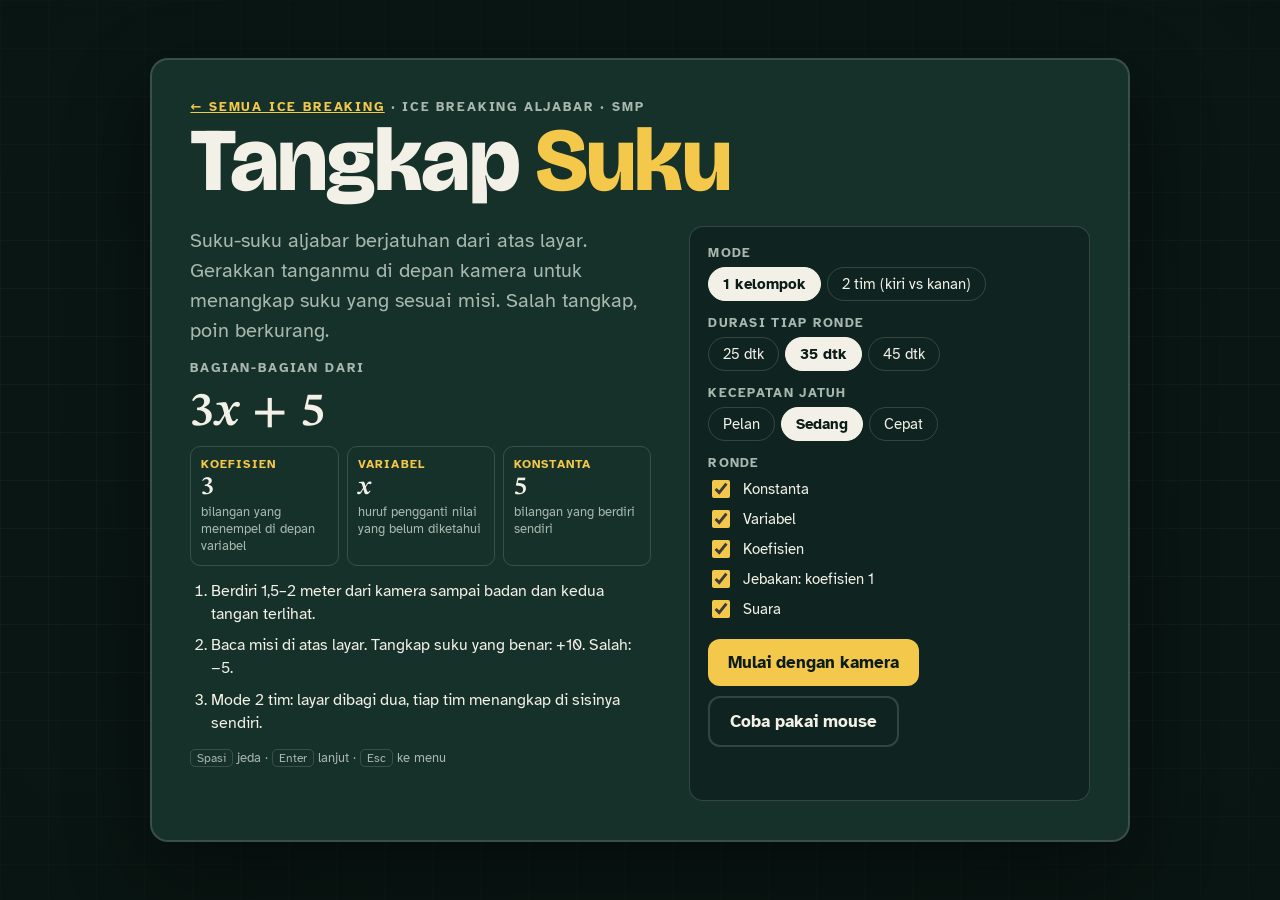
==== games/tangkap-suku.html @ e79682b7 "Tambah menu utama dan dua ice breaking baru - index.html: menu utama dengan filter jenjang dan jenis" ====
<!doctype html>
<html lang="id">
<head>
<meta charset="utf-8">
<meta name="viewport" content="width=device-width,initial-scale=1">
<title>Tangkap Suku</title>
<link rel="preconnect" href="https://fonts.googleapis.com">
<link rel="preconnect" href="https://fonts.gstatic.com" crossorigin>
<link href="https://fonts.googleapis.com/css2?family=Atkinson+Hyperlegible:wght@400;700&family=Bricolage+Grotesque:opsz,wght@12..96,700;12..96,800&family=STIX+Two+Text:ital,wght@0,600;1,600&display=swap" rel="stylesheet">
<style>
/* Layout: layar penuh untuk proyektor. Video kamera (dicerminkan) di belakang, kanvas permainan di atasnya, HUD besar di tepi atas, umpan balik di bawah. Tampilan tunggal bertema papan tulis. */
:root{
  --board:#16302a;
  --board-deep:#0c1c18;
  --chalk:#f3f1e7;
  --chalk-dim:#a9b8ae;
  --yellow:#f4c84a;
  --sky:#7cc8ff;
  --good:#5fd394;
  --bad:#ff7b6b;
  --line:rgba(243,241,231,.16);
  --panel:rgba(12,28,24,.92);
  --f-display:'Bricolage Grotesque','Arial Rounded MT Bold',system-ui,sans-serif;
  --f-body:'Atkinson Hyperlegible',system-ui,-apple-system,'Segoe UI',sans-serif;
  --f-math:'STIX Two Text','Cambria Math','Times New Roman',serif;
  color-scheme:dark;
}
*{box-sizing:border-box}
[hidden]{display:none!important}
html,body{height:100%;margin:0}
body{background:var(--board-deep);color:var(--chalk);font-family:var(--f-body);overflow:hidden;font-size:16px}
button,select,input{font:inherit;color:inherit}
:focus-visible{outline:3px solid var(--yellow);outline-offset:3px}
i.v{font-family:var(--f-math);font-style:italic;font-weight:600}
.m{font-family:var(--f-math);font-weight:600}

/* panggung */
#stage{position:fixed;inset:0;background:
  linear-gradient(var(--line) 1px,transparent 1px) 0 0/48px 48px,
  linear-gradient(90deg,var(--line) 1px,transparent 1px) 0 0/48px 48px,
  radial-gradient(ellipse at 50% 40%,var(--board),var(--board-deep));}
#cam{position:absolute;inset:0;width:100%;height:100%;object-fit:cover;transform:scaleX(-1);opacity:.55}
#stage.cam #cam{display:block}
#stage:not(.cam) #cam{display:none}
#shade{position:absolute;inset:0;background:linear-gradient(180deg,rgba(12,28,24,.75),rgba(12,28,24,.15) 30%,rgba(12,28,24,.15) 75%,rgba(12,28,24,.7))}
#cv{position:absolute;inset:0;touch-action:none}

/* HUD */
.hud{position:absolute;left:0;right:0;top:0;display:grid;grid-template-columns:minmax(0,1fr) minmax(0,2.4fr) minmax(0,1fr);gap:16px;align-items:start;padding:16px 20px 0;pointer-events:none}
.score{display:flex;flex-direction:column;gap:2px;min-width:0}
.score.r{align-items:flex-end;text-align:right}
.score .lbl{font-size:clamp(12px,1.5vw,18px);letter-spacing:.12em;text-transform:uppercase;color:var(--chalk-dim);font-weight:700}
.score .num{font-family:var(--f-display);font-weight:800;font-size:clamp(34px,6vw,84px);line-height:1;font-variant-numeric:tabular-nums}
.score.l .num{color:var(--yellow)}
.score.r .num{color:var(--sky)}
.mission{justify-self:center;text-align:center;background:var(--panel);border:2px solid var(--yellow);border-radius:14px;padding:10px 22px 12px;max-width:100%}
.mission .kick{font-size:clamp(11px,1.3vw,16px);letter-spacing:.14em;text-transform:uppercase;color:var(--yellow);font-weight:700}
.mission .what{font-family:var(--f-display);font-weight:800;font-size:clamp(22px,3.6vw,52px);line-height:1.05;text-wrap:balance}
.mission .rule{font-size:clamp(13px,1.4vw,19px);color:var(--chalk-dim);margin-top:4px;text-wrap:balance}
.timebar{position:absolute;left:0;right:0;top:0;height:6px;background:rgba(243,241,231,.1)}
.timebar>span{display:block;height:100%;background:var(--yellow);transform-origin:left;transition:transform .2s linear}
.secs{font-family:var(--f-display);font-weight:800;font-variant-numeric:tabular-nums}
.divider{position:absolute;top:0;bottom:0;left:50%;width:0;border-left:3px dashed rgba(243,241,231,.35)}

/* umpan balik */
.toast{position:absolute;left:50%;bottom:28px;transform:translateX(-50%);max-width:min(900px,calc(100% - 32px));background:var(--panel);border-radius:14px;padding:12px 22px;font-size:clamp(17px,2.2vw,30px);text-align:center;border:2px solid var(--line);transition:opacity .25s;pointer-events:none;text-wrap:balance}
.toast.good{border-color:var(--good)}
.toast.bad{border-color:var(--bad)}
.toast .tag{font-weight:700;margin-right:.4em}
.toast.good .tag{color:var(--good)}
.toast.bad .tag{color:var(--bad)}

.ctrls{position:absolute;right:16px;bottom:16px;display:flex;gap:8px}
.ctrls button{background:var(--panel);border:1px solid var(--line);border-radius:10px;padding:8px 12px;font-size:14px;cursor:pointer}
.ctrls button:hover{border-color:var(--chalk-dim)}

/* lapisan layar */
.layer{position:absolute;inset:0;display:flex;align-items:center;justify-content:center;padding:24px 16px;overflow:auto;background:rgba(8,20,17,.78)}
.card{background:var(--board);border:2px solid var(--line);border-radius:18px;padding:clamp(20px,3vw,40px);width:min(980px,100%);max-height:100%;overflow:auto;box-shadow:0 30px 80px rgba(0,0,0,.45)}
h1,h2{font-family:var(--f-display);font-weight:800;margin:0;text-wrap:balance;line-height:1.02}
h1{font-size:clamp(44px,7vw,96px);letter-spacing:-.02em}
h1 span{color:var(--yellow)}
h2{font-size:clamp(28px,4vw,52px)}
.eyebrow{font-size:13px;letter-spacing:.14em;text-transform:uppercase;color:var(--chalk-dim);font-weight:700}
p{line-height:1.5;margin:0}
.lead{font-size:clamp(16px,1.6vw,20px);color:var(--chalk-dim);max-width:60ch}

.menu-grid{display:grid;grid-template-columns:minmax(0,1.15fr) minmax(0,1fr);gap:clamp(20px,3vw,40px);margin-top:20px}
@media (max-width:760px){.menu-grid{grid-template-columns:1fr}}
.howto{display:flex;flex-direction:column;gap:14px}
.howto ol{margin:0;padding-left:1.3em;display:flex;flex-direction:column;gap:8px;line-height:1.45}
.legend{display:grid;grid-template-columns:repeat(3,minmax(0,1fr));gap:8px;margin-top:4px}
.legend div{border:1px solid var(--line);border-radius:10px;padding:10px;min-width:0}
.legend b{display:block;font-size:12px;letter-spacing:.1em;text-transform:uppercase;color:var(--yellow)}
.legend .m{font-size:26px}
.legend small{display:block;color:var(--chalk-dim);font-size:13px;line-height:1.3}
.big-eq{font-size:clamp(34px,4vw,48px);font-family:var(--f-math);font-weight:600;letter-spacing:.02em}

.settings{display:flex;flex-direction:column;gap:14px;background:rgba(12,28,24,.55);border:1px solid var(--line);border-radius:14px;padding:18px}
.field{display:flex;flex-direction:column;gap:6px}
.field>label,.field>span{font-size:13px;letter-spacing:.1em;text-transform:uppercase;color:var(--chalk-dim);font-weight:700}
.seg{display:flex;flex-wrap:wrap;gap:6px}
.seg input{position:absolute;opacity:0;pointer-events:none}
.seg label{border:1px solid var(--line);border-radius:999px;padding:7px 14px;cursor:pointer;font-size:15px}
.seg input:checked+label{background:var(--chalk);color:var(--board-deep);border-color:var(--chalk);font-weight:700}
.seg input:focus-visible+label{outline:3px solid var(--yellow);outline-offset:2px}
.checks{display:flex;flex-direction:column;gap:6px}
.checks label{display:flex;gap:10px;align-items:center;cursor:pointer;font-size:15px}
.checks input{width:18px;height:18px;accent-color:var(--yellow)}
.btns{display:flex;flex-wrap:wrap;gap:10px;margin-top:4px}
.btn{border:0;border-radius:12px;padding:13px 20px;font-weight:700;font-size:17px;cursor:pointer;background:var(--yellow);color:var(--board-deep)}
.btn.ghost{background:transparent;color:var(--chalk);border:2px solid var(--line)}
.btn:hover{filter:brightness(1.06)}
.btn:disabled{opacity:.5;cursor:wait}
.status{font-size:15px;color:var(--chalk-dim);min-height:1.4em}
.status.err{color:var(--bad)}
.kbd{font-size:13px;color:var(--chalk-dim)}
kbd{border:1px solid var(--line);border-radius:5px;padding:1px 6px;font-family:var(--f-body);font-size:12px}

/* intro & rekap */
.intro .rule{font-size:clamp(20px,2.4vw,32px);margin-top:12px;max-width:40ch;text-wrap:balance}
.ex-row{display:grid;grid-template-columns:repeat(2,minmax(0,1fr));gap:12px;margin-top:22px}
.ex{border-radius:14px;padding:14px 18px;border:2px solid var(--line);min-width:0}
.ex b{font-size:13px;letter-spacing:.12em;text-transform:uppercase}
.ex.yes{border-color:var(--good)} .ex.yes b{color:var(--good)}
.ex.no{border-color:var(--bad)} .ex.no b{color:var(--bad)}
.ex .m{font-size:clamp(28px,3.4vw,44px);display:block;margin-top:4px;word-spacing:.35em}
.count{margin-top:22px;font-size:20px;color:var(--chalk-dim)}
.count .secs{color:var(--yellow);font-size:30px}
.recap-list{display:flex;flex-direction:column;gap:8px;margin-top:16px}
.recap-list div{border-left:4px solid var(--bad);padding:6px 12px;background:rgba(255,123,107,.08);border-radius:0 8px 8px 0;font-size:clamp(16px,1.7vw,21px)}
.recap-list .none{border-color:var(--good);background:rgba(95,211,148,.08)}
.key{margin-top:16px;padding:14px 18px;border-radius:12px;background:rgba(244,200,74,.1);border:1px solid rgba(244,200,74,.45);font-size:clamp(17px,1.8vw,22px)}
.key b{color:var(--yellow)}
.res{display:flex;gap:28px;flex-wrap:wrap;margin-top:12px}
.res .score .num{font-size:clamp(44px,6vw,72px)}
.ask{margin-top:22px;border:2px dashed var(--line);border-radius:14px;padding:18px}
.ask .big-eq{display:block;margin:6px 0 8px}
.ans{display:grid;grid-template-columns:repeat(3,minmax(0,1fr));gap:8px;margin-top:10px}
.ans div{border:1px solid var(--line);border-radius:10px;padding:10px;min-width:0}
.ans b{display:block;font-size:12px;letter-spacing:.1em;text-transform:uppercase;color:var(--yellow)}
.ans .m{font-size:28px}
@media (max-width:560px){.legend,.ans{grid-template-columns:1fr}.ex-row{grid-template-columns:1fr}.hud{grid-template-columns:minmax(0,1fr) minmax(0,1fr)}.mission{grid-column:1/-1;grid-row:2}}
@media (prefers-reduced-motion:reduce){*{transition:none!important}}
</style>
</head>
<body>
<div id="stage">
  <video id="cam" playsinline muted></video>
  <div id="shade"></div>
  <canvas id="cv"></canvas>
  <div class="divider" id="divider" hidden></div>
  <div class="timebar" id="timebarWrap" hidden><span id="timebar"></span></div>

  <div class="hud" id="hud" hidden>
    <div class="score l"><span class="lbl" id="lblL">Skor</span><span class="num" id="scoreL">0</span></div>
    <div class="mission">
      <div class="kick" id="mKick">Ronde 1</div>
      <div class="what" id="mWhat">Tangkap KONSTANTA</div>
      <div class="rule"><span id="mRule"></span> · <span class="secs" id="mSecs">35</span> dtk</div>
    </div>
    <div class="score r" id="scoreRWrap"><span class="lbl">Tim Kanan</span><span class="num" id="scoreR">0</span></div>
  </div>

  <div class="toast" id="toast" style="opacity:0"></div>

  <div class="ctrls" id="ctrls" hidden>
    <button id="btnPause" type="button">Jeda <kbd>Spasi</kbd></button>
    <button id="btnQuit" type="button">Selesai</button>
  </div>

  <!-- MENU -->
  <div class="layer" id="menu">
    <div class="card">
      <div class="eyebrow"><a href="../index.html" style="color:var(--yellow)">← Semua ice breaking</a> · Ice breaking aljabar · SMP</div>
      <h1>Tangkap <span>Suku</span></h1>
      <div class="menu-grid">
        <div class="howto">
          <p class="lead">Suku-suku aljabar berjatuhan dari atas layar. Gerakkan tanganmu di depan kamera untuk menangkap suku yang sesuai misi. Salah tangkap, poin berkurang.</p>
          <div>
            <div class="eyebrow" style="margin-bottom:6px">Bagian-bagian dari</div>
            <span class="big-eq">3<i class="v">x</i> + 5</span>
            <div class="legend">
              <div><b>Koefisien</b><span class="m">3</span><small>bilangan yang menempel di depan variabel</small></div>
              <div><b>Variabel</b><span class="m"><i class="v">x</i></span><small>huruf pengganti nilai yang belum diketahui</small></div>
              <div><b>Konstanta</b><span class="m">5</span><small>bilangan yang berdiri sendiri</small></div>
            </div>
          </div>
          <ol>
            <li>Berdiri 1,5–2 meter dari kamera sampai badan dan kedua tangan terlihat.</li>
            <li>Baca misi di atas layar. Tangkap suku yang benar: +10. Salah: −5.</li>
            <li>Mode 2 tim: layar dibagi dua, tiap tim menangkap di sisinya sendiri.</li>
          </ol>
          <p class="kbd"><kbd>Spasi</kbd> jeda · <kbd>Enter</kbd> lanjut · <kbd>Esc</kbd> ke menu</p>
        </div>
        <form class="settings" id="setForm">
          <div class="field"><span>Mode</span>
            <div class="seg">
              <input type="radio" name="teams" id="t1" value="1" checked><label for="t1">1 kelompok</label>
              <input type="radio" name="teams" id="t2" value="2"><label for="t2">2 tim (kiri vs kanan)</label>
            </div>
          </div>
          <div class="field"><span>Durasi tiap ronde</span>
            <div class="seg">
              <input type="radio" name="dur" id="d25" value="25"><label for="d25">25 dtk</label>
              <input type="radio" name="dur" id="d35" value="35" checked><label for="d35">35 dtk</label>
              <input type="radio" name="dur" id="d45" value="45"><label for="d45">45 dtk</label>
            </div>
          </div>
          <div class="field"><span>Kecepatan jatuh</span>
            <div class="seg">
              <input type="radio" name="spd" id="s0" value="0"><label for="s0">Pelan</label>
              <input type="radio" name="spd" id="s1" value="1" checked><label for="s1">Sedang</label>
              <input type="radio" name="spd" id="s2" value="2"><label for="s2">Cepat</label>
            </div>
          </div>
          <div class="field"><span>Ronde</span>
            <div class="checks">
              <label><input type="checkbox" id="r_const" checked> Konstanta</label>
              <label><input type="checkbox" id="r_var" checked> Variabel</label>
              <label><input type="checkbox" id="r_coef" checked> Koefisien</label>
              <label><input type="checkbox" id="r_one" checked> Jebakan: koefisien 1</label>
              <label><input type="checkbox" id="snd" checked> Suara</label>
            </div>
          </div>
          <div class="btns">
            <button class="btn" type="button" id="btnCam">Mulai dengan kamera</button>
            <button class="btn ghost" type="button" id="btnMouse">Coba pakai mouse</button>
          </div>
          <div class="status" id="status" role="status"></div>
        </form>
      </div>
    </div>
  </div>

  <!-- INTRO RONDE -->
  <div class="layer intro" id="intro" hidden>
    <div class="card">
      <div class="eyebrow" id="iKick">Ronde 1 dari 4</div>
      <h2 id="iTitle">Tangkap KONSTANTA</h2>
      <p class="rule" id="iRule"></p>
      <div class="ex-row">
        <div class="ex yes"><b>Tangkap</b><span class="m" id="iYes"></span></div>
        <div class="ex no"><b>Biarkan jatuh</b><span class="m" id="iNo"></span></div>
      </div>
      <p class="count">Mulai dalam <span class="secs" id="iCount">6</span> · tekan <kbd>Enter</kbd> untuk langsung mulai</p>
    </div>
  </div>

  <!-- REKAP RONDE -->
  <div class="layer" id="recap" hidden>
    <div class="card">
      <div class="eyebrow" id="rKick">Ronde 1 selesai</div>
      <h2 id="rTitle">Yang perlu kita bahas</h2>
      <div class="res" id="rRes"></div>
      <div class="recap-list" id="rList"></div>
      <div class="key" id="rKey"></div>
      <div class="btns" style="margin-top:20px">
        <button class="btn" type="button" id="btnNext">Ronde berikutnya</button>
        <button class="btn ghost" type="button" id="btnMenu1">Ke menu</button>
      </div>
    </div>
  </div>

  <!-- AKHIR -->
  <div class="layer" id="final" hidden>
    <div class="card">
      <div class="eyebrow">Permainan selesai</div>
      <h2 id="fTitle">Kerja bagus!</h2>
      <div class="res" id="fRes"></div>
      <div class="ask">
        <div class="eyebrow">Pertanyaan pembuka pelajaran</div>
        <p style="font-size:clamp(17px,1.8vw,22px);margin-top:6px">Pada bentuk aljabar ini, mana variabel, koefisien, dan konstantanya?</p>
        <span class="big-eq" id="fEq"></span>
        <button class="btn ghost" type="button" id="btnReveal">Tunjukkan jawaban</button>
        <div class="ans" id="fAns" hidden></div>
      </div>
      <div class="btns" style="margin-top:20px">
        <button class="btn" type="button" id="btnAgain">Main lagi</button>
        <button class="btn ghost" type="button" id="btnMenu2">Ke menu</button>
      </div>
    </div>
  </div>
</div>

<script type="module">
const $ = s => document.querySelector(s);
const stage = $('#stage'), cv = $('#cv'), ctx = cv.getContext('2d'), video = $('#cam');
const MATHFONT = "'STIX Two Text','Cambria Math','Times New Roman',serif";
const C = { chalk:'#f3f1e7', dim:'#a9b8ae', yellow:'#f4c84a', sky:'#7cc8ff', good:'#5fd394', bad:'#ff7b6b', ink:'#0c1c18' };
const reduceMotion = matchMedia('(prefers-reduced-motion: reduce)').matches;

let W = 0, H = 0, DPR = 1;
function resize(){
  DPR = Math.min(2, window.devicePixelRatio || 1);
  W = innerWidth; H = innerHeight;
  cv.width = W * DPR; cv.height = H * DPR;
  cv.style.width = W + 'px'; cv.style.height = H + 'px';
  ctx.setTransform(DPR, 0, 0, DPR, 0, 0);
}
addEventListener('resize', resize); resize();

/* ---------- utilitas suku ---------- */
const rint = (a, b) => a + Math.floor(Math.random() * (b - a + 1));
const pick = a => a[Math.floor(Math.random() * a.length)];
const VARS = ['x', 'y', 'a', 'b', 'p', 'n'];
const fmt = n => n < 0 ? '−' + Math.abs(n) : String(n);
function parts(t){
  if (t.v === null) return [{ s: fmt(t.c), it: false }];
  const P = [];
  if (t.c === -1) P.push({ s: '−', it: false });
  else if (t.c !== 1) P.push({ s: fmt(t.c), it: false });
  P.push({ s: t.v, it: true });
  return P;
}
const html = t => parts(t).map(p => p.it ? `<i class="v">${p.s}</i>` : p.s).join('');
const nz = (a, b, not = []) => { let n; do { n = rint(a, b); } while (n === 0 || not.includes(n)); return n; };
const otherVar = v => pick(VARS.filter(x => x !== v));

/* ---------- misi ---------- */
const MISSIONS = {
  const: () => ({
    title: 'Tangkap KONSTANTA',
    short: 'KONSTANTA',
    rule: 'Konstanta adalah bilangan yang berdiri sendiri, tanpa variabel.',
    yes: '7 &nbsp;−3 &nbsp;12', no: `4<i class="v">x</i> &nbsp;<i class="v">y</i> &nbsp;−2<i class="v">a</i>`,
    gen(){ return Math.random() < .45 ? { c: nz(-9, 15), v: null } : { c: nz(-9, 9), v: pick(VARS) }; },
    ok: t => t.v === null,
    why: t => `${html(t)} masih punya variabel <i class="v">${t.v}</i>, jadi bukan konstanta.`,
    key: '<b>Konstanta</b> tidak punya variabel. Begitu ada huruf, ia bukan konstanta lagi.'
  }),
  var: () => {
    const V = pick(['x', 'y', 'a']);
    return {
      title: `Tangkap suku dengan VARIABEL ${V}`,
      short: `VARIABEL ${V}`,
      rule: 'Variabel adalah huruf pengganti nilai yang belum diketahui.',
      yes: `5<i class="v">${V}</i> &nbsp;<i class="v">${V}</i> &nbsp;−2<i class="v">${V}</i>`,
      no: `3<i class="v">${otherVar(V)}</i> &nbsp;8`,
      gen(){
        const r = Math.random();
        if (r < .45) return { c: nz(-9, 9), v: V };
        if (r < .8) return { c: nz(-9, 9), v: otherVar(V) };
        return { c: nz(-9, 12), v: null };
      },
      ok: t => t.v === V,
      why: t => t.v === null ? `${html(t)} tidak punya variabel, itu konstanta.` : `Variabel ${html(t)} adalah <i class="v">${t.v}</i>, bukan <i class="v">${V}</i>.`,
      key: `<b>Variabel</b> adalah hurufnya. Angka di depannya tidak mengubah variabel: 2<i class="v">${V}</i> dan −7<i class="v">${V}</i> sama-sama bervariabel <i class="v">${V}</i>.`
    };
  },
  coef: () => {
    const K = rint(2, 6);
    return {
      title: `Tangkap suku dengan KOEFISIEN ${K}`,
      short: `KOEFISIEN ${K}`,
      rule: 'Koefisien adalah bilangan yang menempel di depan variabel.',
      yes: `${K}<i class="v">x</i> &nbsp;${K}<i class="v">p</i>`,
      no: `${K} &nbsp;${K + 1}<i class="v">x</i>`,
      gen(){
        const r = Math.random();
        if (r < .4) return { c: K, v: pick(VARS) };
        if (r < .65) return { c: K, v: null };
        return { c: nz(-9, 9, [K]), v: pick(VARS) };
      },
      ok: t => t.v !== null && t.c === K,
      why: t => t.v === null ? `${html(t)} berdiri sendiri, jadi konstanta. Koefisien selalu menempel pada variabel.` : `Koefisien ${html(t)} adalah ${fmt(t.c)}, bukan ${K}.`,
      key: `Angka ${K} baru menjadi <b>koefisien</b> kalau menempel pada variabel, seperti ${K}<i class="v">x</i>. Kalau berdiri sendiri, ${K} adalah konstanta.`
    };
  },
  one: () => ({
    title: 'Ronde Jebakan: KOEFISIEN 1',
    short: 'KOEFISIEN 1',
    rule: 'Kalau tidak ada angka di depan variabel, koefisiennya 1. Jadi x sama dengan 1x.',
    yes: `<i class="v">x</i> &nbsp;<i class="v">y</i> &nbsp;<i class="v">n</i>`,
    no: `1 &nbsp;−<i class="v">a</i> &nbsp;10<i class="v">b</i>`,
    gen(){
      const r = Math.random();
      if (r < .4) return { c: 1, v: pick(VARS) };
      if (r < .6) return { c: 1, v: null };
      if (r < .8) return { c: -1, v: pick(VARS) };
      return { c: pick([10, 11, 2, 3, 5]), v: pick(VARS) };
    },
    ok: t => t.v !== null && t.c === 1,
    okNote: t => `<i class="v">${t.v}</i> = 1<i class="v">${t.v}</i>, koefisiennya 1.`,
    why: t => t.v === null ? '1 tanpa variabel adalah konstanta, bukan koefisien.'
      : t.c === -1 ? `${html(t)} = −1<i class="v">${t.v}</i>, koefisiennya −1.`
      : `Koefisien ${html(t)} adalah ${t.c}. Ada angka 1-nya, tapi bukan koefisien 1.`,
    key: 'Variabel tanpa angka di depannya punya <b>koefisien 1</b>. Tanda minus ikut: −<i class="v">a</i> berkoefisien −1.'
  })
};

/* ---------- suara ---------- */
let AC = null, soundOn = true;
function beep(f, d = .12, type = 'sine', g = .15, slide = 0){
  if (!soundOn) return;
  try {
    AC = AC || new (window.AudioContext || window.webkitAudioContext)();
    const o = AC.createOscillator(), v = AC.createGain(), t = AC.currentTime;
    o.type = type; o.frequency.setValueAtTime(f, t);
    if (slide) o.frequency.exponentialRampToValueAtTime(f * slide, t + d);
    v.gain.setValueAtTime(g, t); v.gain.exponentialRampToValueAtTime(.001, t + d);
    o.connect(v).connect(AC.destination); o.start(t); o.stop(t + d);
  } catch (e) {}
}
const sGood = () => { beep(660, .09, 'triangle'); setTimeout(() => beep(990, .12, 'triangle'), 70); };
const sBad = () => beep(180, .22, 'sawtooth', .08, .6);

/* ---------- state ---------- */
const G = {
  state: 'menu', input: 'mouse', teams: 1, dur: 35, speed: 1,
  rounds: [], ri: 0, m: null, t: 0, introT: 0,
  scores: [0, 0], roundStats: null, streak: [0, 0],
  items: [], fx: [], hands: [], spawnT: [0, 0], paused: false
};
const SPEED = [{ fall: .13, every: 1.3 }, { fall: .19, every: .95 }, { fall: .26, every: .72 }];

const show = (id, on) => { $(id).hidden = !on; };
function setLayer(name){
  ['#menu', '#intro', '#recap', '#final'].forEach(id => show(id, id === '#' + name));
  const inGame = name !== 'menu';
  show('#hud', inGame); show('#ctrls', inGame); show('#timebarWrap', inGame);
  show('#divider', inGame && G.teams === 2);
}

/* ---------- kamera & deteksi pose ---------- */
let pose = null, lastVT = -1;
const prevHands = new Map();
async function startCamera(){
  const st = $('#status');
  st.className = 'status'; st.textContent = 'Membuka kamera…';
  if (!navigator.mediaDevices?.getUserMedia) throw new Error('Browser ini tidak mendukung akses kamera. Gunakan Chrome atau Edge terbaru.');
  const stream = await navigator.mediaDevices.getUserMedia({ video: { width: { ideal: 1280 }, height: { ideal: 720 }, facingMode: 'user' }, audio: false });
  video.srcObject = stream; await video.play();
  if (!pose){
    st.textContent = 'Memuat pendeteksi gerak tubuh (sekali saja, butuh internet)…';
    const V = await import('https://cdn.jsdelivr.net/npm/@mediapipe/tasks-vision@0.10.14');
    const files = await V.FilesetResolver.forVisionTasks('https://cdn.jsdelivr.net/npm/@mediapipe/tasks-vision@0.10.14/wasm');
    const opts = d => ({
      baseOptions: { modelAssetPath: 'https://storage.googleapis.com/mediapipe-models/pose_landmarker/pose_landmarker_lite/float16/1/pose_landmarker_lite.task', delegate: d },
      runningMode: 'VIDEO', numPoses: 4, minPoseDetectionConfidence: .5, minTrackingConfidence: .5
    });
    try { pose = await V.PoseLandmarker.createFromOptions(files, opts('GPU')); }
    catch (e) { pose = await V.PoseLandmarker.createFromOptions(files, opts('CPU')); }
  }
  st.textContent = '';
}
function toScreen(lm){
  const vw = video.videoWidth || 1280, vh = video.videoHeight || 720;
  const s = Math.max(W / vw, H / vh), ox = (W - vw * s) / 2, oy = (H - vh * s) / 2;
  return { x: W - (ox + lm.x * vw * s), y: oy + lm.y * vh * s };
}
function detect(now){
  if (!pose || video.readyState < 2 || video.currentTime === lastVT) return;
  lastVT = video.currentTime;
  let res;
  try { res = pose.detectForVideo(video, now); } catch (e) { return; }
  const hands = [];
  (res.landmarks || []).forEach((lms, i) => {
    // 15/16 pergelangan, 19/20 ujung telunjuk: titik tangan = rata-rata keduanya
    [[15, 19], [16, 20]].forEach(([w, f], side) => {
      const a = lms[w], b = lms[f];
      if (!a || !b || (a.visibility ?? 1) < .45) return;
      const p = toScreen({ x: (a.x + b.x) / 2, y: (a.y + b.y) / 2 });
      const key = i + '-' + side, pv = prevHands.get(key);
      if (pv){ p.x = pv.x + (p.x - pv.x) * .6; p.y = pv.y + (p.y - pv.y) * .6; }
      prevHands.set(key, p);
      hands.push(p);
    });
  });
  G.hands = hands;
}

/* ---------- input mouse / sentuh ---------- */
const pointers = new Map();
cv.addEventListener('pointermove', e => { if (G.input === 'mouse') pointers.set(e.pointerId, { x: e.clientX, y: e.clientY }); });
cv.addEventListener('pointerdown', e => { if (G.input === 'mouse') pointers.set(e.pointerId, { x: e.clientX, y: e.clientY }); });
['pointerup', 'pointercancel', 'pointerleave'].forEach(ev => cv.addEventListener(ev, e => { if (e.pointerType !== 'mouse' || ev === 'pointerleave') pointers.delete(e.pointerId); }));

/* ---------- alur permainan ---------- */
function readSettings(){
  const f = $('#setForm');
  G.teams = +f.teams.value; G.dur = +f.dur.value; G.speed = +f.spd.value;
  soundOn = $('#snd').checked;
  const order = [['r_const', 'const'], ['r_var', 'var'], ['r_coef', 'coef'], ['r_one', 'one']];
  G.rounds = order.filter(([id]) => $('#' + id).checked).map(([, k]) => k);
  if (!G.rounds.length) G.rounds = ['const'];
}
function newGame(){
  if (!G.rounds.length) readSettings();
  G.scores = [0, 0]; G.ri = 0; G.streak = [0, 0];
  $('#lblL').textContent = G.teams === 2 ? 'Tim Kiri' : 'Skor';
  show('#scoreRWrap', G.teams === 2);
  $('#scoreRWrap').style.visibility = G.teams === 2 ? 'visible' : 'hidden';
  $('#scoreRWrap').hidden = false;
  startIntro();
}
function startIntro(){
  const mk = MISSIONS[G.rounds[G.ri]] || MISSIONS.const;
  G.m = mk();
  G.items = []; G.introT = 6; G.state = 'intro'; G.paused = false;
  $('#iKick').textContent = `Ronde ${G.ri + 1} dari ${G.rounds.length}`;
  $('#iTitle').textContent = G.m.title;
  $('#iRule').textContent = G.m.rule;
  $('#iYes').innerHTML = G.m.yes; $('#iNo').innerHTML = G.m.no;
  $('#mKick').textContent = `Ronde ${G.ri + 1} dari ${G.rounds.length}`;
  $('#mWhat').textContent = 'Tangkap ' + G.m.short;
  $('#mRule').textContent = G.m.rule.split('.')[0];
  $('#mSecs').textContent = G.dur;
  $('#timebar').style.transform = 'scaleX(1)';
  updScores();
  setLayer('intro');
}
function startPlay(){
  G.state = 'play'; G.t = G.dur; G.spawnT = [0, .45];
  G.roundStats = { good: [0, 0], bad: [0, 0], mistakes: new Map() };
  setLayer('play');
}
function endRound(){
  G.state = 'recap'; G.items = [];
  const rs = G.roundStats, last = G.ri === G.rounds.length - 1;
  $('#rKick').textContent = `Ronde ${G.ri + 1} selesai`;
  $('#rTitle').textContent = rs.mistakes.size ? 'Yang perlu kita bahas' : 'Tanpa salah tangkap!';
  const teamTxt = i => `<div class="score ${i ? 'r' : 'l'}" style="align-items:flex-start;text-align:left"><span class="lbl">${G.teams === 2 ? (i ? 'Tim Kanan' : 'Tim Kiri') : 'Ronde ini'}</span><span class="num">${rs.good[i]}✓ ${rs.bad[i]}✗</span></div>`;
  $('#rRes').innerHTML = G.teams === 2 ? teamTxt(0) + teamTxt(1) : teamTxt(0);
  const list = [...rs.mistakes.values()].slice(0, 4);
  $('#rList').innerHTML = list.length ? list.map(x => `<div>${x}</div>`).join('') : '<div class="none">Semua tangkapan benar. Coba tanya siswa: bagaimana kalian membedakannya?</div>';
  $('#rKey').innerHTML = 'Ingat: ' + G.m.key;
  $('#btnNext').textContent = last ? 'Lihat hasil akhir' : 'Ronde berikutnya';
  setLayer('recap');
}
function nextRound(){
  if (G.ri < G.rounds.length - 1){ G.ri++; startIntro(); } else finish();
}
function finish(){
  G.state = 'final';
  const [a, b] = G.scores;
  $('#fTitle').textContent = G.teams === 2 ? (a === b ? 'Seri!' : (a > b ? 'Tim Kiri menang!' : 'Tim Kanan menang!')) : 'Kerja bagus!';
  const sc = (lbl, v, cls) => `<div class="score ${cls}" style="align-items:flex-start;text-align:left"><span class="lbl">${lbl}</span><span class="num">${v}</span></div>`;
  $('#fRes').innerHTML = G.teams === 2 ? sc('Tim Kiri', a, 'l') + sc('Tim Kanan', b, 'r') : sc('Skor akhir', a, 'l');
  const k = rint(2, 9), v = pick(['x', 'y', 'p', 'n']), c = nz(-9, 9), op = c < 0 ? '−' : '+';
  $('#fEq').innerHTML = `${k}<i class="v">${v}</i> ${op} ${Math.abs(c)}`;
  $('#fAns').innerHTML = `<div><b>Variabel</b><span class="m"><i class="v">${v}</i></span></div><div><b>Koefisien</b><span class="m">${k}</span></div><div><b>Konstanta</b><span class="m">${fmt(c)}</span></div>`;
  $('#fAns').hidden = true; $('#btnReveal').hidden = false;
  setLayer('final');
}
function toMenu(){
  G.state = 'menu'; G.items = []; G.fx = [];
  setLayer('menu');
}
function togglePause(){
  if (G.state !== 'play') return;
  G.paused = !G.paused;
  $('#btnPause').innerHTML = G.paused ? 'Lanjut <kbd>Spasi</kbd>' : 'Jeda <kbd>Spasi</kbd>';
  if (G.paused) toast('Dijeda', 'Tekan Spasi untuk lanjut.', '', 99);
  else hideToast();
}
function updScores(){ $('#scoreL').textContent = G.scores[0]; $('#scoreR').textContent = G.scores[1]; }

/* ---------- umpan balik ---------- */
let toastT = 0;
function toast(tag, msg, cls, secs = 2.6){
  const el = $('#toast');
  el.className = 'toast ' + cls;
  el.innerHTML = `<span class="tag">${tag}</span>${msg}`;
  el.style.opacity = 1; toastT = secs;
}
function hideToast(){ $('#toast').style.opacity = 0; toastT = 0; }

/* ---------- logika ronde ---------- */
function chipSize(){ return Math.max(34, Math.min(80, H * .075)); }
function spawn(team){
  const t = G.m.gen(), size = chipSize();
  let tw = 0;
  for (const p of parts(t)){ ctx.font = `${p.it ? 'italic ' : ''}600 ${size}px ${MATHFONT}`; tw += ctx.measureText(p.s).width; }
  const w = tw + size * .9, h = size * 1.35, m = w / 2 + 16;
  const x0 = G.teams === 2 ? (team ? W / 2 + m : m) : m;
  const x1 = G.teams === 2 ? (team ? W - m : W / 2 - m) : W - m;
  const sp = SPEED[G.speed];
  G.items.push({ t, x: x0 + Math.random() * Math.max(1, x1 - x0), y: -h, w, h, size, vy: H * sp.fall * (.85 + Math.random() * .3), rot: (Math.random() - .5) * .12, team });
}
function catchItem(it, team){
  const ok = G.m.ok(it.t), rs = G.roundStats;
  if (ok){
    G.streak[team]++;
    const bonus = G.streak[team] > 0 && G.streak[team] % 4 === 0 ? 5 : 0;
    G.scores[team] += 10 + bonus; rs.good[team]++;
    sGood();
    burst(it.x, it.y, C.good, bonus ? `+${10 + bonus} beruntun!` : '+10');
    toast('Benar', G.m.okNote ? G.m.okNote(it.t) : `${html(it.t)} termasuk ${G.m.short.toLowerCase()}.`, 'good', 1.6);
  } else {
    G.streak[team] = 0;
    G.scores[team] = Math.max(0, G.scores[team] - 5); rs.bad[team]++;
    sBad();
    burst(it.x, it.y, C.bad, '−5');
    const why = G.m.why(it.t);
    toast('Ups', why, 'bad', 3);
    rs.mistakes.set(html(it.t), why);
  }
  updScores();
}
function burst(x, y, col, label){
  const n = reduceMotion ? 0 : 16;
  for (let i = 0; i < n; i++){
    const a = Math.random() * Math.PI * 2, s = 120 + Math.random() * 260;
    G.fx.push({ k: 'p', x, y, vx: Math.cos(a) * s, vy: Math.sin(a) * s, life: .6, max: .6, col });
  }
  G.fx.push({ k: 't', x, y, vy: -70, life: 1, max: 1, col, label });
}

function update(dt){
  if (toastT > 0 && toastT < 90){ toastT -= dt; if (toastT <= 0) hideToast(); }
  G.fx = G.fx.filter(f => (f.life -= dt) > 0);
  for (const f of G.fx){ f.x += (f.vx || 0) * dt; f.y += f.vy * dt; if (f.k === 'p') f.vy += 500 * dt; }
  if (G.paused) return;

  if (G.state === 'intro'){
    G.introT -= dt;
    $('#iCount').textContent = Math.max(1, Math.ceil(G.introT));
    if (G.introT <= 0) startPlay();
    return;
  }
  if (G.state !== 'play') return;

  G.t -= dt;
  $('#mSecs').textContent = Math.max(0, Math.ceil(G.t));
  $('#timebar').style.transform = `scaleX(${Math.max(0, G.t / G.dur)})`;
  if (G.t <= 0){ endRound(); return; }

  const every = SPEED[G.speed].every;
  for (let team = 0; team < G.teams; team++){
    G.spawnT[team] -= dt;
    if (G.spawnT[team] <= 0){ spawn(team); G.spawnT[team] = every * (.8 + Math.random() * .4); }
  }

  const hands = G.input === 'mouse' ? [...pointers.values()] : G.hands;
  const hr = Math.max(26, H * .045);
  for (const it of G.items){
    it.y += it.vy * dt;
    if (it.dead) continue;
    for (const hd of hands){
      const dx = Math.abs(hd.x - it.x) - it.w / 2, dy = Math.abs(hd.y - it.y) - it.h / 2;
      if (dx < hr * .7 && dy < hr * .7){
        const team = G.teams === 2 ? (hd.x < W / 2 ? 0 : 1) : 0;
        it.dead = true; catchItem(it, team); break;
      }
    }
  }
  G.items = G.items.filter(it => !it.dead && it.y - it.h / 2 < H);
}

/* ---------- gambar ---------- */
function rrect(x, y, w, h, r){
  ctx.beginPath(); ctx.moveTo(x + r, y); ctx.arcTo(x + w, y, x + w, y + h, r); ctx.arcTo(x + w, y + h, x, y + h, r);
  ctx.arcTo(x, y + h, x, y, r); ctx.arcTo(x, y, x + w, y, r); ctx.closePath();
}
function drawChip(it){
  ctx.save(); ctx.translate(it.x, it.y); ctx.rotate(it.rot);
  ctx.shadowColor = 'rgba(0,0,0,.35)'; ctx.shadowBlur = 14; ctx.shadowOffsetY = 6;
  rrect(-it.w / 2, -it.h / 2, it.w, it.h, it.h * .28);
  ctx.fillStyle = C.chalk; ctx.fill();
  ctx.shadowColor = 'transparent';
  ctx.lineWidth = 3; ctx.strokeStyle = 'rgba(12,28,24,.25)'; ctx.stroke();
  ctx.fillStyle = C.ink; ctx.textBaseline = 'middle';
  const P = parts(it.t);
  let tw = 0;
  const ws = P.map(p => { ctx.font = `${p.it ? 'italic ' : ''}600 ${it.size}px ${MATHFONT}`; const w = ctx.measureText(p.s).width; tw += w; return w; });
  let x = -tw / 2;
  P.forEach((p, i) => { ctx.font = `${p.it ? 'italic ' : ''}600 ${it.size}px ${MATHFONT}`; ctx.fillText(p.s, x, it.size * .04); x += ws[i]; });
  ctx.restore();
}
function drawHands(){
  const hands = G.input === 'mouse' ? [...pointers.values()] : G.hands;
  const hr = Math.max(26, H * .045);
  for (const hd of hands){
    const col = G.teams === 2 ? (hd.x < W / 2 ? C.yellow : C.sky) : C.yellow;
    ctx.beginPath(); ctx.arc(hd.x, hd.y, hr, 0, Math.PI * 2);
    ctx.fillStyle = col + '33'; ctx.fill();
    ctx.lineWidth = 5; ctx.strokeStyle = col; ctx.stroke();
    ctx.beginPath(); ctx.arc(hd.x, hd.y, 6, 0, Math.PI * 2); ctx.fillStyle = col; ctx.fill();
  }
}
function draw(){
  ctx.clearRect(0, 0, W, H);
  if (G.state === 'play') G.items.forEach(drawChip);
  for (const f of G.fx){
    const a = Math.max(0, f.life / f.max);
    ctx.globalAlpha = a;
    if (f.k === 'p'){ ctx.fillStyle = f.col; ctx.fillRect(f.x - 4, f.y - 4, 8, 8); }
    else { ctx.font = `800 ${Math.max(28, H * .055)}px 'Bricolage Grotesque',system-ui,sans-serif`; ctx.textAlign = 'center'; ctx.fillStyle = f.col; ctx.fillText(f.label, f.x, f.y); ctx.textAlign = 'start'; }
    ctx.globalAlpha = 1;
  }
  if (G.state !== 'menu') drawHands();
}

let last = performance.now();
function frame(now){
  const dt = Math.min(.05, (now - last) / 1000); last = now;
  if (G.input === 'cam') detect(now);
  update(dt); draw();
  requestAnimationFrame(frame);
}
requestAnimationFrame(frame);

/* ---------- tombol & keyboard ---------- */
$('#btnCam').addEventListener('click', async () => {
  readSettings();
  const b1 = $('#btnCam'), b2 = $('#btnMouse');
  b1.disabled = b2.disabled = true;
  try {
    await startCamera();
    G.input = 'cam'; stage.classList.add('cam');
    newGame();
  } catch (e) {
    const st = $('#status'); st.className = 'status err';
    const msg = e && e.name === 'NotAllowedError' ? 'Izin kamera ditolak. Izinkan kamera di pengaturan browser, lalu coba lagi.'
      : e && e.name === 'NotFoundError' ? 'Kamera tidak ditemukan. Sambungkan webcam lalu coba lagi.'
      : 'Kamera belum bisa dipakai: ' + (e && e.message ? e.message : e) + ' Buka halaman lewat https atau localhost, dan pastikan ada internet.';
    st.textContent = msg + ' Sementara itu, pakai mode mouse.';
  } finally { b1.disabled = b2.disabled = false; }
});
$('#btnMouse').addEventListener('click', () => {
  readSettings(); G.input = 'mouse'; stage.classList.remove('cam');
  newGame();
});
$('#btnNext').addEventListener('click', nextRound);
$('#btnMenu1').addEventListener('click', toMenu);
$('#btnMenu2').addEventListener('click', toMenu);
$('#btnAgain').addEventListener('click', newGame);
$('#btnPause').addEventListener('click', togglePause);
$('#btnQuit').addEventListener('click', () => { if (G.state === 'play' || G.state === 'intro') finish(); else toMenu(); });
$('#btnReveal').addEventListener('click', () => { $('#fAns').hidden = false; $('#btnReveal').hidden = true; });
$('#intro').addEventListener('click', () => { if (G.state === 'intro') startPlay(); });
addEventListener('keydown', e => {
  if (e.target.closest && e.target.closest('input,select') && e.key !== 'Escape') return;
  if (e.code === 'Space'){ if (G.state === 'play'){ e.preventDefault(); togglePause(); } }
  else if (e.key === 'Enter'){
    if (G.state === 'intro'){ e.preventDefault(); startPlay(); }
    else if (G.state === 'recap'){ e.preventDefault(); nextRound(); }
  }
  else if (e.key === 'Escape' && G.state !== 'menu') toMenu();
});
setLayer('menu');
</script>
</body>
</html>
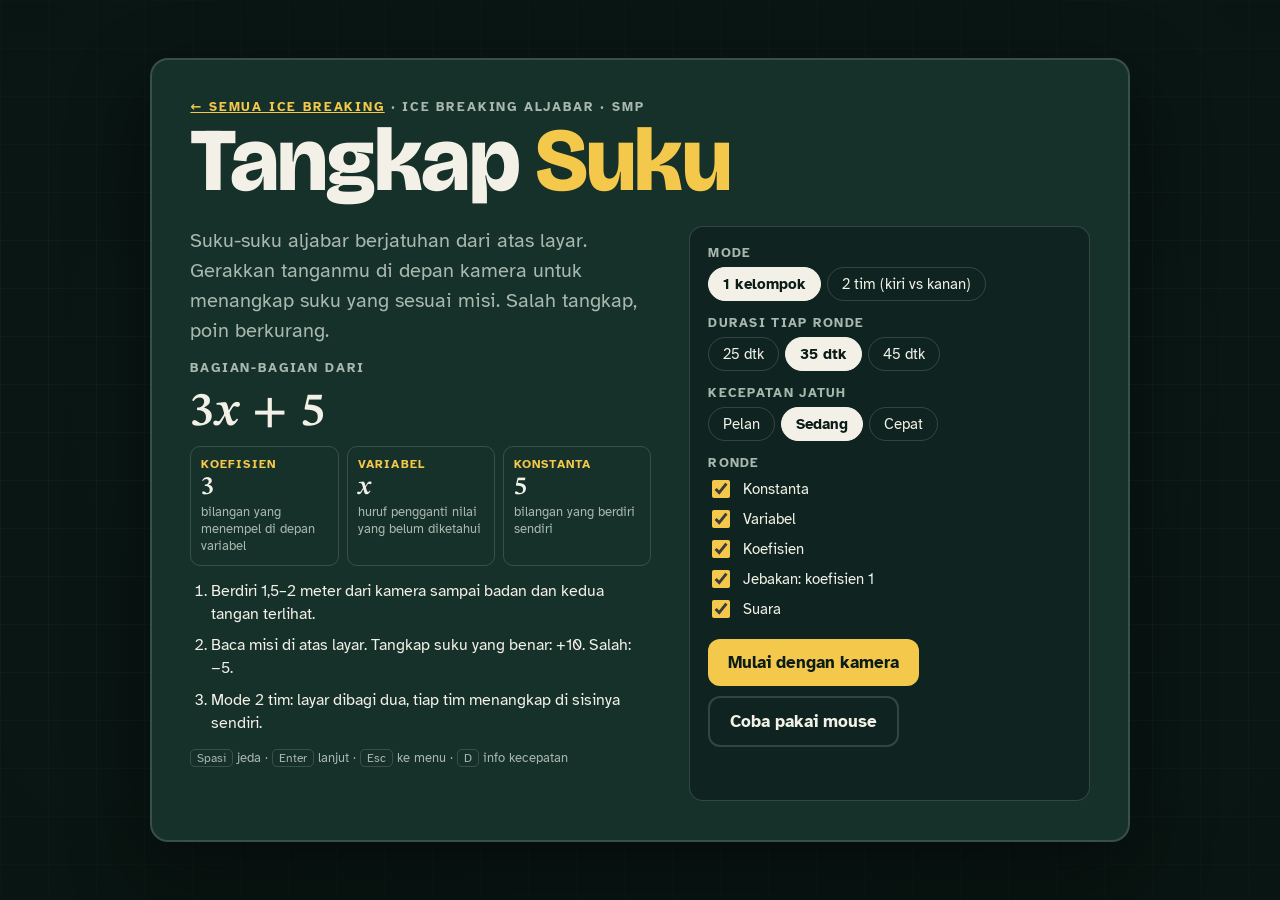
==== commit f7161e43: "Tangkap Suku: gerakan tangan lebih mulus dan responsif - Posisi tangan diperkirakan tiap frame layar" ====
--- a/games/tangkap-suku.html
+++ b/games/tangkap-suku.html
@@ -191,7 +191,7 @@
             <li>Baca misi di atas layar. Tangkap suku yang benar: +10. Salah: −5.</li>
             <li>Mode 2 tim: layar dibagi dua, tiap tim menangkap di sisinya sendiri.</li>
           </ol>
-          <p class="kbd"><kbd>Spasi</kbd> jeda · <kbd>Enter</kbd> lanjut · <kbd>Esc</kbd> ke menu</p>
+          <p class="kbd"><kbd>Spasi</kbd> jeda · <kbd>Enter</kbd> lanjut · <kbd>Esc</kbd> ke menu · <kbd>D</kbd> info kecepatan</p>
         </div>
         <form class="settings" id="setForm">
           <div class="field"><span>Mode</span>
@@ -424,12 +424,15 @@
 
 /* ---------- kamera & deteksi pose ---------- */
 let pose = null, lastVT = -1;
-const prevHands = new Map();
+let tracks = [], nextTrackId = 1;
+const LOST_MS = 250;
+const perf = { show: false, det: 0, detN: 0, fpsN: 0, winT: 0, detFps: 0, fps: 0 };
 async function startCamera(){
   const st = $('#status');
   st.className = 'status'; st.textContent = 'Membuka kamera…';
   if (!navigator.mediaDevices?.getUserMedia) throw new Error('Browser ini tidak mendukung akses kamera. Gunakan Chrome atau Edge terbaru.');
-  const stream = await navigator.mediaDevices.getUserMedia({ video: { width: { ideal: 1280 }, height: { ideal: 720 }, facingMode: 'user' }, audio: false });
+  // resolusi kecil cukup: model pose memperkecil gambar ke 256 px, dan kamera kecil jauh lebih ringan
+  const stream = await navigator.mediaDevices.getUserMedia({ video: { width: { ideal: 640 }, height: { ideal: 480 }, frameRate: { ideal: 30 }, facingMode: 'user' }, audio: false });
   video.srcObject = stream; await video.play();
   if (!pose){
     st.textContent = 'Memuat pendeteksi gerak tubuh (sekali saja, butuh internet)…';
@@ -449,25 +452,84 @@
   const s = Math.max(W / vw, H / vh), ox = (W - vw * s) / 2, oy = (H - vh * s) / 2;
   return { x: W - (ox + lm.x * vw * s), y: oy + lm.y * vh * s };
 }
+/* Filter One Euro: halus saat tangan diam, cepat mengikuti saat tangan diayun. */
+const lerp = (a, b, k) => a + k * (b - a);
+const alpha = (cutoff, dt) => 1 / (1 + 1 / (2 * Math.PI * cutoff * dt));
+function filterTrack(tr, x, y, t){
+  const dt = Math.max(.001, (t - tr.t) / 1000);
+  const ad = alpha(1.5, dt);
+  tr.vx = lerp(tr.vx, (x - tr.rx) / dt, ad); tr.vy = lerp(tr.vy, (y - tr.ry) / dt, ad);
+  const speed = Math.hypot(tr.vx, tr.vy) / H;
+  const a = alpha(1.5 + 8 * speed, dt);
+  tr.x = lerp(tr.x, x, a); tr.y = lerp(tr.y, y, a);
+  tr.rx = x; tr.ry = y; tr.t = t;
+}
 function detect(now){
   if (!pose || video.readyState < 2 || video.currentTime === lastVT) return;
   lastVT = video.currentTime;
+  const t0 = performance.now();
   let res;
   try { res = pose.detectForVideo(video, now); } catch (e) { return; }
-  const hands = [];
-  (res.landmarks || []).forEach((lms, i) => {
+  perf.det = lerp(perf.det, performance.now() - t0, .1); perf.detN++;
+  const pts = [];
+  for (const lms of res.landmarks || []){
     // 15/16 pergelangan, 19/20 ujung telunjuk: titik tangan = rata-rata keduanya
-    [[15, 19], [16, 20]].forEach(([w, f], side) => {
+    for (const [w, f] of [[15, 19], [16, 20]]){
       const a = lms[w], b = lms[f];
-      if (!a || !b || (a.visibility ?? 1) < .45) return;
-      const p = toScreen({ x: (a.x + b.x) / 2, y: (a.y + b.y) / 2 });
-      const key = i + '-' + side, pv = prevHands.get(key);
-      if (pv){ p.x = pv.x + (p.x - pv.x) * .6; p.y = pv.y + (p.y - pv.y) * .6; }
-      prevHands.set(key, p);
-      hands.push(p);
-    });
+      if (!a || !b || (a.visibility ?? 1) < .4) continue;
+      pts.push(toScreen({ x: (a.x + b.x) / 2, y: (a.y + b.y) / 2 }));
+    }
+  }
+  // cocokkan tiap titik ke jejak tangan terdekat (urutan orang dari model bisa berubah antar-frame)
+  const maxD = Math.max(W, H) * .2, pairs = [];
+  pts.forEach((p, i) => tracks.forEach((tr, j) => {
+    const d = Math.hypot(p.x - tr.x, p.y - tr.y);
+    if (d < maxD) pairs.push([d, i, j]);
+  }));
+  pairs.sort((a, b) => a[0] - b[0]);
+  const usedP = new Set(), usedT = new Set();
+  for (const [, i, j] of pairs){
+    if (usedP.has(i) || usedT.has(j)) continue;
+    usedP.add(i); usedT.add(j);
+    filterTrack(tracks[j], pts[i].x, pts[i].y, now);
+  }
+  pts.forEach((p, i) => {
+    if (!usedP.has(i)) tracks.push({ id: nextTrackId++, x: p.x, y: p.y, rx: p.x, ry: p.y, vx: 0, vy: 0, t: now });
   });
-  G.hands = hands;
+  // tangan yang hilang sebentar (blur, tertutup) tetap dipertahankan agar tidak berkedip
+  tracks = tracks.filter(tr => now - tr.t < LOST_MS);
+}
+
+/* Posisi tangan tiap frame layar. Di antara dua hasil deteksi, posisi diperkirakan dari kecepatannya
+   sehingga lingkaran tangan bergerak mulus. px/py = posisi frame sebelumnya untuk cek tabrakan menyapu. */
+const lastHandPos = new Map();
+function currentHands(now){
+  const hs = [];
+  if (G.input === 'mouse') pointers.forEach((p, id) => hs.push({ id: 'm' + id, x: p.x, y: p.y }));
+  else for (const tr of tracks){
+    const ahead = Math.min(.07, Math.max(0, (now - tr.t) / 1000));
+    hs.push({ id: tr.id, x: tr.x + tr.vx * ahead, y: tr.y + tr.vy * ahead });
+  }
+  const seen = new Set();
+  for (const h of hs){
+    const lp = lastHandPos.get(h.id);
+    h.px = lp ? lp.x : h.x; h.py = lp ? lp.y : h.y;
+    lastHandPos.set(h.id, { x: h.x, y: h.y }); seen.add(h.id);
+  }
+  for (const id of [...lastHandPos.keys()]) if (!seen.has(id)) lastHandPos.delete(id);
+  return hs;
+}
+/* Apakah ruas p0→p1 menyentuh kotak berpusat (cx,cy) dengan setengah ukuran hx,hy? */
+function segHitsBox(x0, y0, x1, y1, cx, cy, hx, hy){
+  let t0 = 0, t1 = 1;
+  for (const [p, d, lo, hi] of [[x0, x1 - x0, cx - hx, cx + hx], [y0, y1 - y0, cy - hy, cy + hy]]){
+    if (Math.abs(d) < 1e-6){ if (p < lo || p > hi) return false; continue; }
+    let a = (lo - p) / d, b = (hi - p) / d;
+    if (a > b) [a, b] = [b, a];
+    t0 = Math.max(t0, a); t1 = Math.min(t1, b);
+    if (t0 > t1) return false;
+  }
+  return true;
 }
 
 /* ---------- input mouse / sentuh ---------- */
@@ -569,14 +631,30 @@
 /* ---------- logika ronde ---------- */
 function chipSize(){ return Math.max(34, Math.min(80, H * .075)); }
 function spawn(team){
-  const t = G.m.gen(), size = chipSize();
-  let tw = 0;
-  for (const p of parts(t)){ ctx.font = `${p.it ? 'italic ' : ''}600 ${size}px ${MATHFONT}`; tw += ctx.measureText(p.s).width; }
-  const w = tw + size * .9, h = size * 1.35, m = w / 2 + 16;
+  const t = G.m.gen(), spr = chipSprite(t, chipSize()), { w, h } = spr, m = w / 2 + 16;
   const x0 = G.teams === 2 ? (team ? W / 2 + m : m) : m;
   const x1 = G.teams === 2 ? (team ? W - m : W / 2 - m) : W - m;
   const sp = SPEED[G.speed];
-  G.items.push({ t, x: x0 + Math.random() * Math.max(1, x1 - x0), y: -h, w, h, size, vy: H * sp.fall * (.85 + Math.random() * .3), rot: (Math.random() - .5) * .12, team });
+  G.items.push({ t, spr, x: x0 + Math.random() * Math.max(1, x1 - x0), y: -h, w, h, vy: H * sp.fall * (.85 + Math.random() * .3), rot: (Math.random() - .5) * .12, team });
+}
+/* Kartu suku digambar sekali ke kanvas kecil (termasuk bayangan), lalu tiap frame cukup ditempel. */
+function chipSprite(t, size){
+  const P = parts(t), fonts = P.map(p => `${p.it ? 'italic ' : ''}600 ${size}px ${MATHFONT}`);
+  const ws = P.map((p, i) => { ctx.font = fonts[i]; return ctx.measureText(p.s).width; });
+  const tw = ws.reduce((a, b) => a + b, 0), w = tw + size * .9, h = size * 1.35, pad = 24;
+  const c = document.createElement('canvas');
+  c.width = Math.ceil((w + pad * 2) * DPR); c.height = Math.ceil((h + pad * 2) * DPR);
+  const g = c.getContext('2d');
+  g.scale(DPR, DPR); g.translate(pad + w / 2, pad + h / 2);
+  g.shadowColor = 'rgba(0,0,0,.35)'; g.shadowBlur = 14; g.shadowOffsetY = 6;
+  rrect(g, -w / 2, -h / 2, w, h, h * .28);
+  g.fillStyle = C.chalk; g.fill();
+  g.shadowColor = 'transparent';
+  g.lineWidth = 3; g.strokeStyle = 'rgba(12,28,24,.25)'; g.stroke();
+  g.fillStyle = C.ink; g.textBaseline = 'middle';
+  let x = -tw / 2;
+  P.forEach((p, i) => { g.font = fonts[i]; g.fillText(p.s, x, size * .04); x += ws[i]; });
+  return { c, w, h, pad };
 }
 function catchItem(it, team){
   const ok = G.m.ok(it.t), rs = G.roundStats;
@@ -622,7 +700,8 @@
   if (G.state !== 'play') return;
 
   G.t -= dt;
-  $('#mSecs').textContent = Math.max(0, Math.ceil(G.t));
+  const secs = String(Math.max(0, Math.ceil(G.t)));
+  if ($('#mSecs').textContent !== secs) $('#mSecs').textContent = secs;
   $('#timebar').style.transform = `scaleX(${Math.max(0, G.t / G.dur)})`;
   if (G.t <= 0){ endRound(); return; }
 
@@ -632,14 +711,13 @@
     if (G.spawnT[team] <= 0){ spawn(team); G.spawnT[team] = every * (.8 + Math.random() * .4); }
   }
 
-  const hands = G.input === 'mouse' ? [...pointers.values()] : G.hands;
   const hr = Math.max(26, H * .045);
   for (const it of G.items){
     it.y += it.vy * dt;
     if (it.dead) continue;
-    for (const hd of hands){
-      const dx = Math.abs(hd.x - it.x) - it.w / 2, dy = Math.abs(hd.y - it.y) - it.h / 2;
-      if (dx < hr * .7 && dy < hr * .7){
+    for (const hd of G.hands){
+      // cek seluruh lintasan tangan sejak frame sebelumnya, agar ayunan cepat tidak menembus kartu
+      if (segHitsBox(hd.px, hd.py, hd.x, hd.y, it.x, it.y, it.w / 2 + hr * .7, it.h / 2 + hr * .7)){
         const team = G.teams === 2 ? (hd.x < W / 2 ? 0 : 1) : 0;
         it.dead = true; catchItem(it, team); break;
       }
@@ -649,29 +727,19 @@
 }
 
 /* ---------- gambar ---------- */
-function rrect(x, y, w, h, r){
-  ctx.beginPath(); ctx.moveTo(x + r, y); ctx.arcTo(x + w, y, x + w, y + h, r); ctx.arcTo(x + w, y + h, x, y + h, r);
-  ctx.arcTo(x, y + h, x, y, r); ctx.arcTo(x, y, x + w, y, r); ctx.closePath();
+function rrect(g, x, y, w, h, r){
+  g.beginPath(); g.moveTo(x + r, y); g.arcTo(x + w, y, x + w, y + h, r); g.arcTo(x + w, y + h, x, y + h, r);
+  g.arcTo(x, y + h, x, y, r); g.arcTo(x, y, x + w, y, r); g.closePath();
 }
 function drawChip(it){
+  const { c, w, h, pad } = it.spr;
   ctx.save(); ctx.translate(it.x, it.y); ctx.rotate(it.rot);
-  ctx.shadowColor = 'rgba(0,0,0,.35)'; ctx.shadowBlur = 14; ctx.shadowOffsetY = 6;
-  rrect(-it.w / 2, -it.h / 2, it.w, it.h, it.h * .28);
-  ctx.fillStyle = C.chalk; ctx.fill();
-  ctx.shadowColor = 'transparent';
-  ctx.lineWidth = 3; ctx.strokeStyle = 'rgba(12,28,24,.25)'; ctx.stroke();
-  ctx.fillStyle = C.ink; ctx.textBaseline = 'middle';
-  const P = parts(it.t);
-  let tw = 0;
-  const ws = P.map(p => { ctx.font = `${p.it ? 'italic ' : ''}600 ${it.size}px ${MATHFONT}`; const w = ctx.measureText(p.s).width; tw += w; return w; });
-  let x = -tw / 2;
-  P.forEach((p, i) => { ctx.font = `${p.it ? 'italic ' : ''}600 ${it.size}px ${MATHFONT}`; ctx.fillText(p.s, x, it.size * .04); x += ws[i]; });
+  ctx.drawImage(c, -w / 2 - pad, -h / 2 - pad, w + pad * 2, h + pad * 2);
   ctx.restore();
 }
 function drawHands(){
-  const hands = G.input === 'mouse' ? [...pointers.values()] : G.hands;
   const hr = Math.max(26, H * .045);
-  for (const hd of hands){
+  for (const hd of G.hands){
     const col = G.teams === 2 ? (hd.x < W / 2 ? C.yellow : C.sky) : C.yellow;
     ctx.beginPath(); ctx.arc(hd.x, hd.y, hr, 0, Math.PI * 2);
     ctx.fillStyle = col + '33'; ctx.fill();
@@ -690,12 +758,23 @@
     ctx.globalAlpha = 1;
   }
   if (G.state !== 'menu') drawHands();
+  if (perf.show){
+    const txt = G.input === 'cam'
+      ? `Layar ${perf.fps} fps · deteksi ${perf.detFps} fps (${perf.det.toFixed(0)} ms) · ${tracks.length} tangan`
+      : `Layar ${perf.fps} fps · mode mouse`;
+    ctx.font = `700 15px ${getComputedStyle(document.body).fontFamily}`;
+    ctx.fillStyle = 'rgba(12,28,24,.85)'; ctx.fillRect(12, H - 40, ctx.measureText(txt).width + 20, 28);
+    ctx.fillStyle = C.chalk; ctx.textBaseline = 'middle'; ctx.fillText(txt, 22, H - 26); ctx.textBaseline = 'alphabetic';
+  }
 }
 
 let last = performance.now();
 function frame(now){
   const dt = Math.min(.05, (now - last) / 1000); last = now;
   if (G.input === 'cam') detect(now);
+  G.hands = currentHands(now);
+  perf.fpsN++;
+  if (now - perf.winT >= 1000){ perf.fps = perf.fpsN; perf.detFps = perf.detN; perf.fpsN = perf.detN = 0; perf.winT = now; }
   update(dt); draw();
   requestAnimationFrame(frame);
 }
@@ -738,6 +817,7 @@
     else if (G.state === 'recap'){ e.preventDefault(); nextRound(); }
   }
   else if (e.key === 'Escape' && G.state !== 'menu') toMenu();
+  else if (e.key === 'd' || e.key === 'D') perf.show = !perf.show;
 });
 setLayer('menu');
 </script>
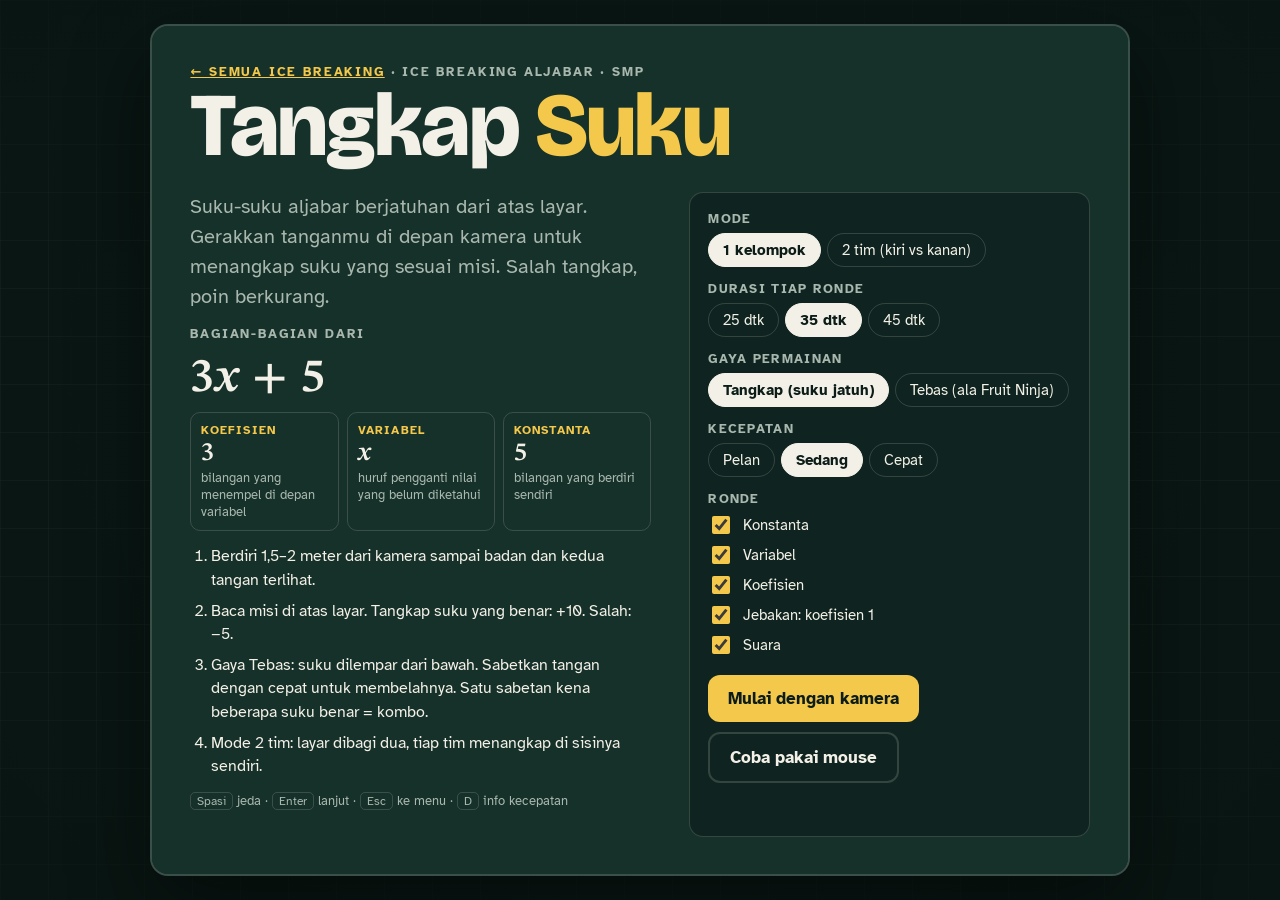
==== commit abdfe945: "Tangkap Suku: tambah gaya Tebas ala Fruit Ninja - Pilihan baru di menu: Tangkap (suku jatuh) atau Te" ====
--- a/games/tangkap-suku.html
+++ b/games/tangkap-suku.html
@@ -189,6 +189,7 @@
           <ol>
             <li>Berdiri 1,5–2 meter dari kamera sampai badan dan kedua tangan terlihat.</li>
             <li>Baca misi di atas layar. Tangkap suku yang benar: +10. Salah: −5.</li>
+            <li>Gaya Tebas: suku dilempar dari bawah. Sabetkan tangan dengan cepat untuk membelahnya. Satu sabetan kena beberapa suku benar = kombo.</li>
             <li>Mode 2 tim: layar dibagi dua, tiap tim menangkap di sisinya sendiri.</li>
           </ol>
           <p class="kbd"><kbd>Spasi</kbd> jeda · <kbd>Enter</kbd> lanjut · <kbd>Esc</kbd> ke menu · <kbd>D</kbd> info kecepatan</p>
@@ -207,7 +208,13 @@
               <input type="radio" name="dur" id="d45" value="45"><label for="d45">45 dtk</label>
             </div>
           </div>
-          <div class="field"><span>Kecepatan jatuh</span>
+          <div class="field"><span>Gaya permainan</span>
+            <div class="seg">
+              <input type="radio" name="gaya" id="g0" value="fall" checked><label for="g0">Tangkap (suku jatuh)</label>
+              <input type="radio" name="gaya" id="g1" value="ninja"><label for="g1">Tebas (ala Fruit Ninja)</label>
+            </div>
+          </div>
+          <div class="field"><span>Kecepatan</span>
             <div class="seg">
               <input type="radio" name="spd" id="s0" value="0"><label for="s0">Pelan</label>
               <input type="radio" name="spd" id="s1" value="1" checked><label for="s1">Sedang</label>
@@ -240,8 +247,8 @@
       <h2 id="iTitle">Tangkap KONSTANTA</h2>
       <p class="rule" id="iRule"></p>
       <div class="ex-row">
-        <div class="ex yes"><b>Tangkap</b><span class="m" id="iYes"></span></div>
-        <div class="ex no"><b>Biarkan jatuh</b><span class="m" id="iNo"></span></div>
+        <div class="ex yes"><b id="iYesLbl">Tangkap</b><span class="m" id="iYes"></span></div>
+        <div class="ex no"><b id="iNoLbl">Biarkan jatuh</b><span class="m" id="iNo"></span></div>
       </div>
       <p class="count">Mulai dalam <span class="secs" id="iCount">6</span> · tekan <kbd>Enter</kbd> untuk langsung mulai</p>
     </div>
@@ -404,15 +411,17 @@
 }
 const sGood = () => { beep(660, .09, 'triangle'); setTimeout(() => beep(990, .12, 'triangle'), 70); };
 const sBad = () => beep(180, .22, 'sawtooth', .08, .6);
+const sSlice = () => beep(1400, .08, 'sawtooth', .035, .3);
 
 /* ---------- state ---------- */
 const G = {
-  state: 'menu', input: 'mouse', teams: 1, dur: 35, speed: 1,
+  state: 'menu', input: 'mouse', teams: 1, dur: 35, speed: 1, style: 'fall', combo: [0, 0], lastCut: [1e9, 1e9],
   rounds: [], ri: 0, m: null, t: 0, introT: 0,
   scores: [0, 0], roundStats: null, streak: [0, 0],
   items: [], fx: [], hands: [], spawnT: [0, 0], paused: false
 };
-const SPEED = [{ fall: .13, every: 1.3 }, { fall: .19, every: .95 }, { fall: .26, every: .72 }];
+const SPEED = [{ fall: .13, every: 1.3, grav: .9 }, { fall: .19, every: .95, grav: 1.15 }, { fall: .26, every: .72, grav: 1.45 }];
+const SLASH = .8;   // gaya Tebas: kecepatan tangan minimum (tinggi layar per detik) agar dihitung sabetan
 
 const show = (id, on) => { $(id).hidden = !on; };
 function setLayer(name){
@@ -503,6 +512,7 @@
 /* Posisi tangan tiap frame layar. Di antara dua hasil deteksi, posisi diperkirakan dari kecepatannya
    sehingga lingkaran tangan bergerak mulus. px/py = posisi frame sebelumnya untuk cek tabrakan menyapu. */
 const lastHandPos = new Map();
+const trails = new Map();
 function currentHands(now){
   const hs = [];
   if (G.input === 'mouse') pointers.forEach((p, id) => hs.push({ id: 'm' + id, x: p.x, y: p.y }));
@@ -515,8 +525,15 @@
     const lp = lastHandPos.get(h.id);
     h.px = lp ? lp.x : h.x; h.py = lp ? lp.y : h.y;
     lastHandPos.set(h.id, { x: h.x, y: h.y }); seen.add(h.id);
-  }
-  for (const id of [...lastHandPos.keys()]) if (!seen.has(id)) lastHandPos.delete(id);
+    const tr = trails.get(h.id) || [];
+    tr.push({ x: h.x, y: h.y, t: now });
+    while (tr.length && now - tr[0].t > 160) tr.shift();
+    trails.set(h.id, tr);
+    // kecepatan tangan (px/dtk) dirata-rata selama ±100 ms terakhir, tidak dari satu frame yang bisa sangat pendek
+    const o = tr.find(q => now - q.t <= 100) || tr[0];
+    h.v = Math.hypot(h.x - o.x, h.y - o.y) / Math.max(.04, (now - o.t) / 1000);
+  }
+  for (const id of [...lastHandPos.keys()]) if (!seen.has(id)){ lastHandPos.delete(id); trails.delete(id); }
   return hs;
 }
 /* Apakah ruas p0→p1 menyentuh kotak berpusat (cx,cy) dengan setengah ukuran hx,hy? */
@@ -541,7 +558,7 @@
 /* ---------- alur permainan ---------- */
 function readSettings(){
   const f = $('#setForm');
-  G.teams = +f.teams.value; G.dur = +f.dur.value; G.speed = +f.spd.value;
+  G.teams = +f.teams.value; G.dur = +f.dur.value; G.speed = +f.spd.value; G.style = f.gaya.value;
   soundOn = $('#snd').checked;
   const order = [['r_const', 'const'], ['r_var', 'var'], ['r_coef', 'coef'], ['r_one', 'one']];
   G.rounds = order.filter(([id]) => $('#' + id).checked).map(([, k]) => k);
@@ -561,11 +578,14 @@
   G.m = mk();
   G.items = []; G.introT = 6; G.state = 'intro'; G.paused = false;
   $('#iKick').textContent = `Ronde ${G.ri + 1} dari ${G.rounds.length}`;
-  $('#iTitle').textContent = G.m.title;
+  const verb = G.style === 'ninja' ? 'Tebas' : 'Tangkap';
+  $('#iTitle').textContent = G.m.title.replace(/^Tangkap/, verb);
+  $('#iYesLbl').textContent = verb;
+  $('#iNoLbl').textContent = G.style === 'ninja' ? 'Biarkan lewat' : 'Biarkan jatuh';
   $('#iRule').textContent = G.m.rule;
   $('#iYes').innerHTML = G.m.yes; $('#iNo').innerHTML = G.m.no;
   $('#mKick').textContent = `Ronde ${G.ri + 1} dari ${G.rounds.length}`;
-  $('#mWhat').textContent = 'Tangkap ' + G.m.short;
+  $('#mWhat').textContent = verb + ' ' + G.m.short;
   $('#mRule').textContent = G.m.rule.split('.')[0];
   $('#mSecs').textContent = G.dur;
   $('#timebar').style.transform = 'scaleX(1)';
@@ -573,7 +593,7 @@
   setLayer('intro');
 }
 function startPlay(){
-  G.state = 'play'; G.t = G.dur; G.spawnT = [0, .45];
+  G.state = 'play'; G.t = G.dur; G.spawnT = [0, .45]; G.combo = [0, 0]; G.lastCut = [1e9, 1e9];
   G.roundStats = { good: [0, 0], bad: [0, 0], mistakes: new Map() };
   setLayer('play');
 }
@@ -634,8 +654,15 @@
   const t = G.m.gen(), spr = chipSprite(t, chipSize()), { w, h } = spr, m = w / 2 + 16;
   const x0 = G.teams === 2 ? (team ? W / 2 + m : m) : m;
   const x1 = G.teams === 2 ? (team ? W - m : W / 2 - m) : W - m;
-  const sp = SPEED[G.speed];
-  G.items.push({ t, spr, x: x0 + Math.random() * Math.max(1, x1 - x0), y: -h, w, h, vy: H * sp.fall * (.85 + Math.random() * .3), rot: (Math.random() - .5) * .12, team });
+  const sp = SPEED[G.speed], rx = () => x0 + Math.random() * Math.max(1, x1 - x0);
+  if (G.style === 'ninja'){
+    // lemparan parabola: puncak di 30–58% tinggi layar (di bawah papan misi), mendarat di sisi yang sama
+    const g = H * sp.grav, x = rx(), peak = H * (.3 + Math.random() * .28);
+    const vy = -Math.sqrt(2 * g * (H + h / 2 - peak)), T = -2 * vy / g;
+    G.items.push({ t, spr, x, y: H + h / 2, w, h, vx: (rx() - x) / T, vy, g, rot: (Math.random() - .5) * .5, spin: (Math.random() - .5) * 3, team });
+    return;
+  }
+  G.items.push({ t, spr, x: rx(), y: -h, w, h, vy: H * sp.fall * (.85 + Math.random() * .3), rot: (Math.random() - .5) * .12, team });
 }
 /* Kartu suku digambar sekali ke kanvas kecil (termasuk bayangan), lalu tiap frame cukup ditempel. */
 function chipSprite(t, size){
@@ -656,14 +683,22 @@
   P.forEach((p, i) => { g.font = fonts[i]; g.fillText(p.s, x, size * .04); x += ws[i]; });
   return { c, w, h, pad };
 }
-function catchItem(it, team){
+function catchItem(it, team, cut){
   const ok = G.m.ok(it.t), rs = G.roundStats;
+  if (cut !== undefined) sliceFx(it, cut, ok ? C.good : C.bad);
   if (ok){
     G.streak[team]++;
-    const bonus = G.streak[team] > 0 && G.streak[team] % 4 === 0 ? 5 : 0;
+    let bonus = G.streak[team] > 0 && G.streak[team] % 4 === 0 ? 5 : 0;
+    let label = bonus ? `+${10 + bonus} beruntun!` : '+10';
+    if (cut !== undefined){
+      // beberapa suku benar terbelah dalam satu sabetan (jeda < 0,45 dtk) = kombo
+      G.combo[team] = G.lastCut[team] - G.t < .45 ? G.combo[team] + 1 : 1;
+      G.lastCut[team] = G.t;
+      if (G.combo[team] >= 2){ bonus += 5; label = `Kombo ×${G.combo[team]}! +${10 + bonus}`; }
+    }
     G.scores[team] += 10 + bonus; rs.good[team]++;
     sGood();
-    burst(it.x, it.y, C.good, bonus ? `+${10 + bonus} beruntun!` : '+10');
+    burst(it.x, it.y, C.good, label);
     toast('Benar', G.m.okNote ? G.m.okNote(it.t) : `${html(it.t)} termasuk ${G.m.short.toLowerCase()}.`, 'good', 1.6);
   } else {
     G.streak[team] = 0;
@@ -684,11 +719,31 @@
   }
   G.fx.push({ k: 't', x, y, vy: -70, life: 1, max: 1, col, label });
 }
+/* Gaya Tebas: kartu terbelah dua mengikuti arah sabetan, kilatan pedang, dan cipratan warna. */
+function sliceFx(it, ang, col){
+  const nx = -Math.sin(ang), ny = Math.cos(ang), push = H * .22;
+  for (const side of [1, -1]) G.fx.push({
+    k: 'half', spr: it.spr, x: it.x, y: it.y, rot: it.rot, cut: ang - it.rot, side,
+    vx: (it.vx || 0) * .5 + nx * push * side + Math.cos(ang) * 80,
+    vy: Math.min(it.vy, 0) * .3 + ny * push * side - 60,
+    spin: side * (1.5 + Math.random() * 1.5), life: 1.1, max: 1.1
+  });
+  G.fx.push({ k: 'slash', x: it.x, y: it.y, vy: 0, ang, len: Math.max(it.w, it.h) * 1.8, life: .22, max: .22, col });
+  if (!reduceMotion) for (let i = 0; i < 24; i++){
+    const a = ang + (Math.random() < .5 ? 1 : -1) * Math.PI / 2 + (Math.random() - .5) * 1.4, sp = 160 + Math.random() * 380;
+    G.fx.push({ k: 'p', x: it.x, y: it.y, vx: Math.cos(a) * sp, vy: Math.sin(a) * sp, r: 3 + Math.random() * 5, life: .7, max: .7, col });
+  }
+  sSlice();
+}
 
 function update(dt){
   if (toastT > 0 && toastT < 90){ toastT -= dt; if (toastT <= 0) hideToast(); }
   G.fx = G.fx.filter(f => (f.life -= dt) > 0);
-  for (const f of G.fx){ f.x += (f.vx || 0) * dt; f.y += f.vy * dt; if (f.k === 'p') f.vy += 500 * dt; }
+  for (const f of G.fx){
+    f.x += (f.vx || 0) * dt; f.y += f.vy * dt;
+    if (f.k === 'p') f.vy += 500 * dt;
+    else if (f.k === 'half'){ f.vy += H * 1.3 * dt; f.rot += f.spin * dt; }
+  }
   if (G.paused) return;
 
   if (G.state === 'intro'){
@@ -708,22 +763,28 @@
   const every = SPEED[G.speed].every;
   for (let team = 0; team < G.teams; team++){
     G.spawnT[team] -= dt;
-    if (G.spawnT[team] <= 0){ spawn(team); G.spawnT[team] = every * (.8 + Math.random() * .4); }
+    if (G.spawnT[team] <= 0){
+      const ninja = G.style === 'ninja';
+      spawn(team); if (ninja && Math.random() < .3) spawn(team);   // kadang dua suku dilempar bersamaan
+      G.spawnT[team] = every * (ninja ? 1.15 : 1) * (.8 + Math.random() * .4);
+    }
   }
 
   const hr = Math.max(26, H * .045);
   for (const it of G.items){
+    if (it.g){ it.vy += it.g * dt; it.x += it.vx * dt; it.rot += it.spin * dt; }
     it.y += it.vy * dt;
     if (it.dead) continue;
     for (const hd of G.hands){
+      if (it.g && hd.v < H * SLASH) continue;   // gaya Tebas: hanya sabetan cepat yang membelah
       // cek seluruh lintasan tangan sejak frame sebelumnya, agar ayunan cepat tidak menembus kartu
       if (segHitsBox(hd.px, hd.py, hd.x, hd.y, it.x, it.y, it.w / 2 + hr * .7, it.h / 2 + hr * .7)){
         const team = G.teams === 2 ? (hd.x < W / 2 ? 0 : 1) : 0;
-        it.dead = true; catchItem(it, team); break;
+        it.dead = true; catchItem(it, team, it.g ? Math.atan2(hd.y - hd.py, hd.x - hd.px) : undefined); break;
       }
     }
   }
-  G.items = G.items.filter(it => !it.dead && it.y - it.h / 2 < H);
+  G.items = G.items.filter(it => !it.dead && (it.g ? !(it.vy > 0 && it.y - it.h / 2 > H) : it.y - it.h / 2 < H));
 }
 
 /* ---------- gambar ---------- */
@@ -739,6 +800,25 @@
 }
 function drawHands(){
   const hr = Math.max(26, H * .045);
+  if (G.style === 'ninja'){
+    ctx.lineCap = 'round'; ctx.lineJoin = 'round';
+    for (const hd of G.hands){
+      const col = G.teams === 2 ? (hd.x < W / 2 ? C.yellow : C.sky) : C.yellow, tr = trails.get(hd.id) || [];
+      for (let i = 1; i < tr.length; i++){
+        const k = i / (tr.length - 1);   // 0 = ekor, 1 = ujung
+        for (const [c, a, lw] of [[col, .35, 6 + 22 * k], ['#ffffff', .95, 2 + 7 * k]]){
+          ctx.globalAlpha = a * k; ctx.strokeStyle = c; ctx.lineWidth = lw;
+          ctx.beginPath(); ctx.moveTo(tr[i - 1].x, tr[i - 1].y); ctx.lineTo(tr[i].x, tr[i].y); ctx.stroke();
+        }
+      }
+      ctx.globalAlpha = 1;
+      const sharp = hd.v >= H * SLASH;   // titik tangan terisi = sabetan cukup cepat untuk membelah
+      ctx.beginPath(); ctx.arc(hd.x, hd.y, hr * .4, 0, Math.PI * 2);
+      ctx.lineWidth = 4; ctx.strokeStyle = col; ctx.stroke();
+      if (sharp){ ctx.fillStyle = col; ctx.fill(); }
+    }
+    return;
+  }
   for (const hd of G.hands){
     const col = G.teams === 2 ? (hd.x < W / 2 ? C.yellow : C.sky) : C.yellow;
     ctx.beginPath(); ctx.arc(hd.x, hd.y, hr, 0, Math.PI * 2);
@@ -753,7 +833,23 @@
   for (const f of G.fx){
     const a = Math.max(0, f.life / f.max);
     ctx.globalAlpha = a;
-    if (f.k === 'p'){ ctx.fillStyle = f.col; ctx.fillRect(f.x - 4, f.y - 4, 8, 8); }
+    if (f.k === 'p'){ const r = f.r || 4; ctx.fillStyle = f.col; ctx.fillRect(f.x - r, f.y - r, r * 2, r * 2); }
+    else if (f.k === 'half'){
+      const { c, w, h, pad } = f.spr, L = w + h + pad * 2;
+      ctx.globalAlpha = Math.min(1, a * 3);
+      ctx.save(); ctx.translate(f.x, f.y); ctx.rotate(f.rot + f.cut);
+      ctx.beginPath(); ctx.rect(-L, f.side > 0 ? 0 : -L, L * 2, L); ctx.clip();
+      ctx.rotate(-f.cut); ctx.drawImage(c, -w / 2 - pad, -h / 2 - pad, w + pad * 2, h + pad * 2);
+      ctx.restore();
+    }
+    else if (f.k === 'slash'){
+      const dx = Math.cos(f.ang) * f.len / 2, dy = Math.sin(f.ang) * f.len / 2;
+      ctx.lineCap = 'round';
+      for (const [c, lw] of [[f.col, 16 * a], ['#ffffff', 5 * a]]){
+        ctx.strokeStyle = c; ctx.lineWidth = lw;
+        ctx.beginPath(); ctx.moveTo(f.x - dx, f.y - dy); ctx.lineTo(f.x + dx, f.y + dy); ctx.stroke();
+      }
+    }
     else { ctx.font = `800 ${Math.max(28, H * .055)}px 'Bricolage Grotesque',system-ui,sans-serif`; ctx.textAlign = 'center'; ctx.fillStyle = f.col; ctx.fillText(f.label, f.x, f.y); ctx.textAlign = 'start'; }
     ctx.globalAlpha = 1;
   }
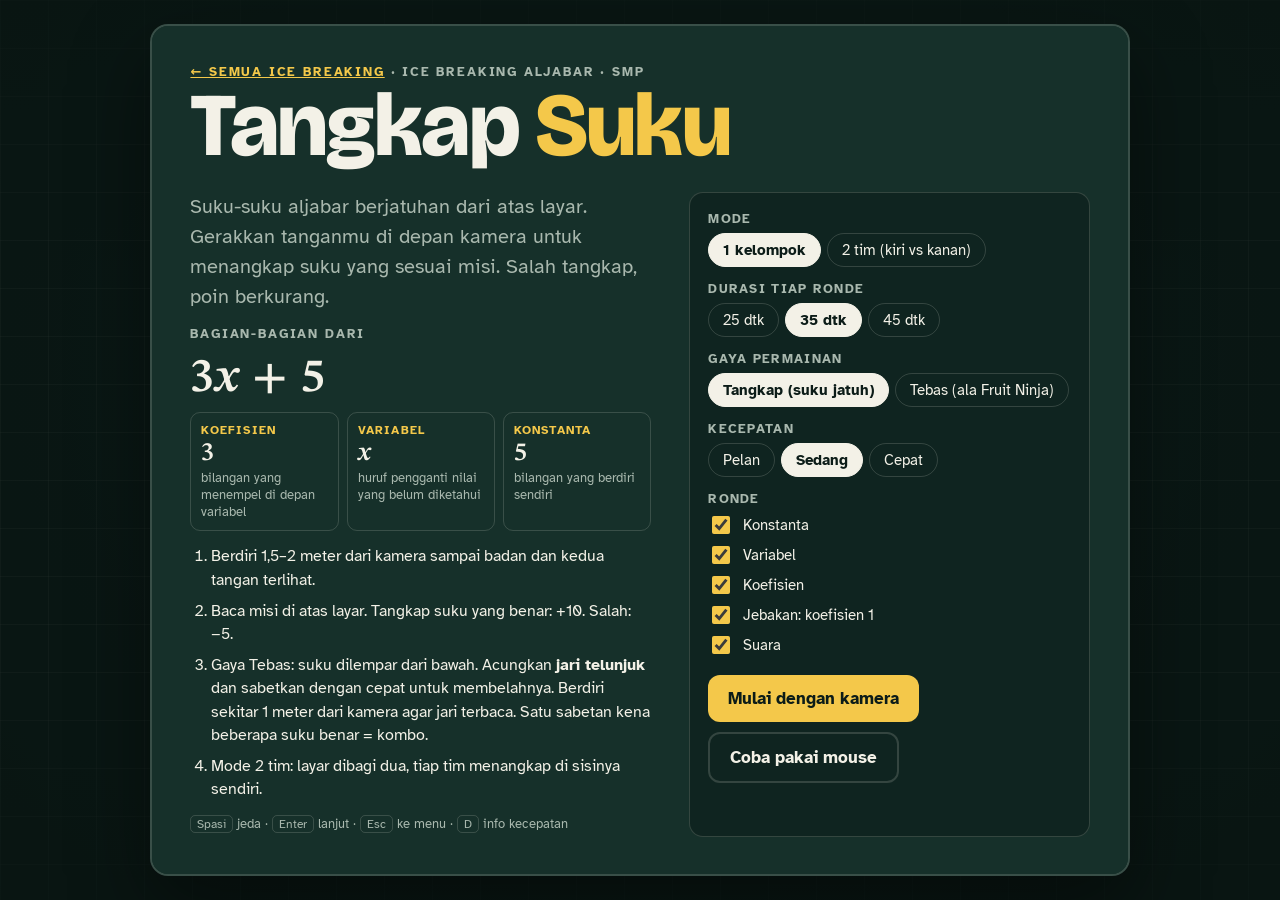
==== commit 0eb2501f: "Tangkap Suku: gaya Tebas memakai ujung jari telunjuk - Gaya Tebas memakai model tangan MediaPipe (Ha" ====
--- a/games/tangkap-suku.html
+++ b/games/tangkap-suku.html
@@ -189,7 +189,7 @@
           <ol>
             <li>Berdiri 1,5–2 meter dari kamera sampai badan dan kedua tangan terlihat.</li>
             <li>Baca misi di atas layar. Tangkap suku yang benar: +10. Salah: −5.</li>
-            <li>Gaya Tebas: suku dilempar dari bawah. Sabetkan tangan dengan cepat untuk membelahnya. Satu sabetan kena beberapa suku benar = kombo.</li>
+            <li>Gaya Tebas: suku dilempar dari bawah. Acungkan <b>jari telunjuk</b> dan sabetkan dengan cepat untuk membelahnya. Berdiri sekitar 1 meter dari kamera agar jari terbaca. Satu sabetan kena beberapa suku benar = kombo.</li>
             <li>Mode 2 tim: layar dibagi dua, tiap tim menangkap di sisinya sendiri.</li>
           </ol>
           <p class="kbd"><kbd>Spasi</kbd> jeda · <kbd>Enter</kbd> lanjut · <kbd>Esc</kbd> ke menu · <kbd>D</kbd> info kecepatan</p>
@@ -432,7 +432,7 @@
 }
 
 /* ---------- kamera & deteksi pose ---------- */
-let pose = null, lastVT = -1;
+let pose = null, handLm = null, vision = null, lastVT = -1;
 let tracks = [], nextTrackId = 1;
 const LOST_MS = 250;
 const perf = { show: false, det: 0, detN: 0, fpsN: 0, winT: 0, detFps: 0, fps: 0 };
@@ -440,19 +440,30 @@
   const st = $('#status');
   st.className = 'status'; st.textContent = 'Membuka kamera…';
   if (!navigator.mediaDevices?.getUserMedia) throw new Error('Browser ini tidak mendukung akses kamera. Gunakan Chrome atau Edge terbaru.');
-  // resolusi kecil cukup: model pose memperkecil gambar ke 256 px, dan kamera kecil jauh lebih ringan
-  const stream = await navigator.mediaDevices.getUserMedia({ video: { width: { ideal: 640 }, height: { ideal: 480 }, frameRate: { ideal: 30 }, facingMode: 'user' }, audio: false });
+  // Tangkap: model pose memperkecil gambar ke 256 px, jadi 640x480 cukup dan ringan.
+  // Tebas: ujung jari kecil di gambar, jadi pakai resolusi lebih tinggi agar telunjuk terbaca.
+  const ninja = G.style === 'ninja';
+  const size = ninja ? { width: { ideal: 1280 }, height: { ideal: 720 } } : { width: { ideal: 640 }, height: { ideal: 480 } };
+  if (video.srcObject) video.srcObject.getTracks().forEach(t => t.stop());
+  const stream = await navigator.mediaDevices.getUserMedia({ video: { ...size, frameRate: { ideal: 30 }, facingMode: 'user' }, audio: false });
   video.srcObject = stream; await video.play();
-  if (!pose){
-    st.textContent = 'Memuat pendeteksi gerak tubuh (sekali saja, butuh internet)…';
+  tracks = [];
+  if (ninja ? !handLm : !pose){
+    st.textContent = ninja ? 'Memuat pendeteksi jari (sekali saja, butuh internet)…' : 'Memuat pendeteksi gerak tubuh (sekali saja, butuh internet)…';
     const V = await import('https://cdn.jsdelivr.net/npm/@mediapipe/tasks-vision@0.10.14');
-    const files = await V.FilesetResolver.forVisionTasks('https://cdn.jsdelivr.net/npm/@mediapipe/tasks-vision@0.10.14/wasm');
-    const opts = d => ({
+    vision = vision || await V.FilesetResolver.forVisionTasks('https://cdn.jsdelivr.net/npm/@mediapipe/tasks-vision@0.10.14/wasm');
+    const make = async (Task, opts) => {
+      try { return await Task.createFromOptions(vision, opts('GPU')); }
+      catch (e) { return await Task.createFromOptions(vision, opts('CPU')); }
+    };
+    if (ninja) handLm = await make(V.HandLandmarker, d => ({
+      baseOptions: { modelAssetPath: 'https://storage.googleapis.com/mediapipe-models/hand_landmarker/hand_landmarker/float16/1/hand_landmarker.task', delegate: d },
+      runningMode: 'VIDEO', numHands: 4, minHandDetectionConfidence: .5, minHandPresenceConfidence: .5, minTrackingConfidence: .5
+    }));
+    else pose = await make(V.PoseLandmarker, d => ({
       baseOptions: { modelAssetPath: 'https://storage.googleapis.com/mediapipe-models/pose_landmarker/pose_landmarker_lite/float16/1/pose_landmarker_lite.task', delegate: d },
       runningMode: 'VIDEO', numPoses: 4, minPoseDetectionConfidence: .5, minTrackingConfidence: .5
-    });
-    try { pose = await V.PoseLandmarker.createFromOptions(files, opts('GPU')); }
-    catch (e) { pose = await V.PoseLandmarker.createFromOptions(files, opts('CPU')); }
+    }));
   }
   st.textContent = '';
 }
@@ -474,14 +485,17 @@
   tr.rx = x; tr.ry = y; tr.t = t;
 }
 function detect(now){
-  if (!pose || video.readyState < 2 || video.currentTime === lastVT) return;
+  const ninja = G.style === 'ninja', model = ninja ? handLm : pose;
+  if (!model || video.readyState < 2 || video.currentTime === lastVT) return;
   lastVT = video.currentTime;
   const t0 = performance.now();
   let res;
-  try { res = pose.detectForVideo(video, now); } catch (e) { return; }
+  try { res = model.detectForVideo(video, now); } catch (e) { return; }
   perf.det = lerp(perf.det, performance.now() - t0, .1); perf.detN++;
   const pts = [];
-  for (const lms of res.landmarks || []){
+  // Tebas: titik pedang = ujung jari telunjuk (landmark 8 dari model tangan)
+  if (ninja) for (const lms of res.landmarks || []){ if (lms[8]) pts.push(toScreen(lms[8])); }
+  else for (const lms of res.landmarks || []){
     // 15/16 pergelangan, 19/20 ujung telunjuk: titik tangan = rata-rata keduanya
     for (const [w, f] of [[15, 19], [16, 20]]){
       const a = lms[w], b = lms[f];
@@ -856,7 +870,7 @@
   if (G.state !== 'menu') drawHands();
   if (perf.show){
     const txt = G.input === 'cam'
-      ? `Layar ${perf.fps} fps · deteksi ${perf.detFps} fps (${perf.det.toFixed(0)} ms) · ${tracks.length} tangan`
+      ? `Layar ${perf.fps} fps · deteksi ${perf.detFps} fps (${perf.det.toFixed(0)} ms) · ${tracks.length} ${G.style === 'ninja' ? 'jari' : 'tangan'}`
       : `Layar ${perf.fps} fps · mode mouse`;
     ctx.font = `700 15px ${getComputedStyle(document.body).fontFamily}`;
     ctx.fillStyle = 'rgba(12,28,24,.85)'; ctx.fillRect(12, H - 40, ctx.measureText(txt).width + 20, 28);
